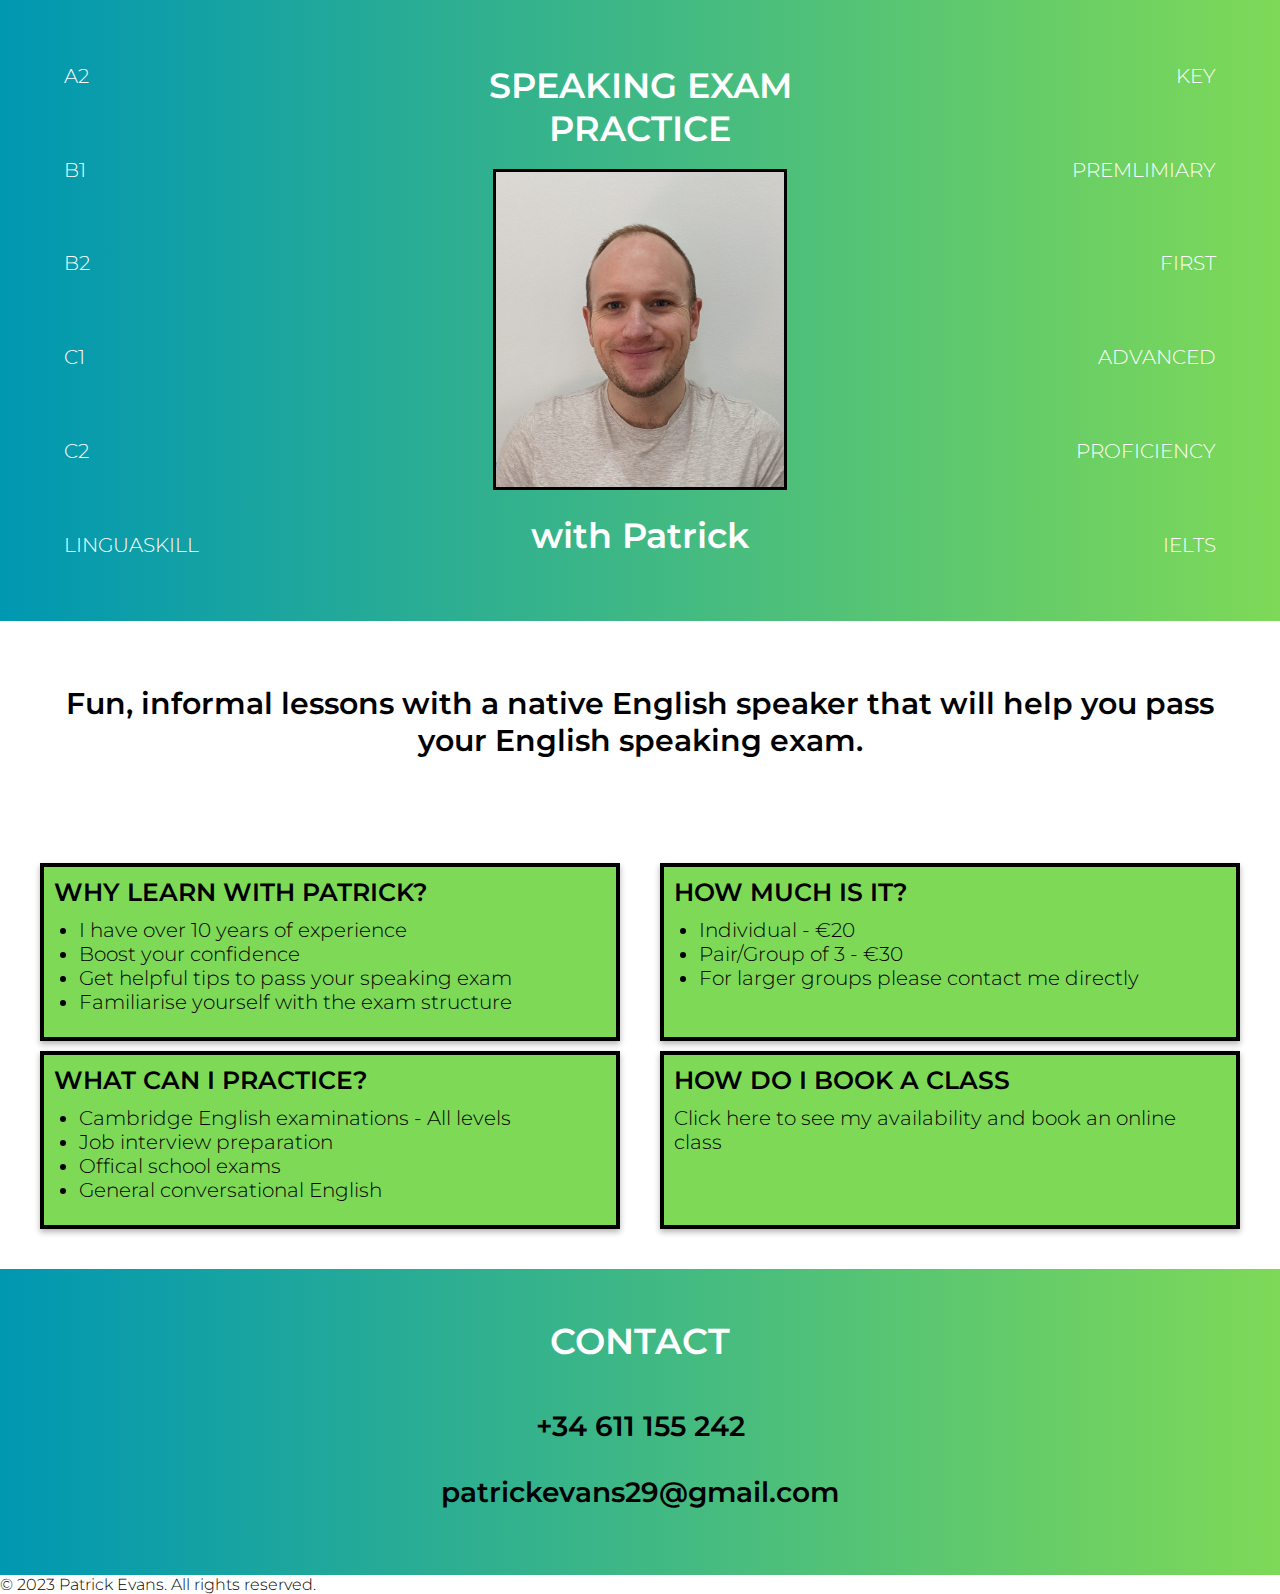
==== index.html @ 072dc9f4 "fix path image" ====
<!DOCTYPE html>
<html lang="en">
<head>
    <meta charset="UTF-8">
    <meta http-equiv="X-UA-Compatible" content="IE=edge">
    <meta name="viewport" content="width=device-width, initial-scale=1.0">
    <title>Patrick Evans Home</title>
    <link rel="stylesheet" href="./resources/CSS/index.css">
</head>
<body>
    <!--banner section-->
    <div class="banner">
      <div class="banner_left">
        <ul>
          <li>A2</li>
          <li>B1</li>
          <li>B2</li>
          <li>C1</li>
          <li>C2</li>
          <li>LINGUASKILL</li>
        </ul>
      </div>
      <div class="banner_centre">
        <h1>SPEAKING EXAM PRACTICE</h1>
        <img src="resources/images/WhatsApp Image 2022-12-05 at 16.19.58.jpeg">
        <h3>with Patrick</h3>
      </div>
      <div class="banner_right">
        <ul>
          <li>KEY</li>
          <li>PREMLIMIARY</li>
          <li>FIRST</li>
          <li>ADVANCED</li>
          <li>PROFICIENCY</li>
          <li>IELTS</li>
        </ul>
      </div>
    </div>

    <!--quote section-->
    <div class="quote">
      <p>Fun, informal lessons with a native English speaker that will help you pass your English speaking exam.</p>
    </div>
    

    <!--services section-->
    <div class="services">
        <div class="container">
          <div class="column">
            <div class="box">
              <h3>WHY LEARN WITH PATRICK?</h3>
              <ul>
                <li>I have over 10 years of experience</li>
                <li>Boost your confidence</li>
                <li>Get helpful tips to pass your speaking exam</li>
                <li>Familiarise yourself with the exam structure</li>
              </ul>
            </div>
            <div class="box">
              <h3>WHAT CAN I PRACTICE?</h3>
              
              <ul>
                <li>Cambridge English examinations - All levels</li>
                <li>Job interview preparation</li>
                <li>Offical school exams</li>
                <li>General conversational English</li>
              </ul>
            </div>
          </div>
          <div class="column">
            <div class="box">
              <h3>HOW MUCH IS IT?</h3>
              
              <ul>
                <li>Individual - €20</li>
                <li>Pair/Group of 3 - €30</li>
                <li>For larger groups please contact me directly</li>
              </ul>
            </div>
            <a href="/Users/patrickevans29/Documents/pj_coding/HTML_CSS_Codacademy/patrick_evans_speaking/booking.html">
              <div class="box">
                <h3>HOW DO I BOOK A CLASS</h3>
            
                <p>Click here to see my availability and book an online class</p>
              </div>
            </a>
          </div>
        </div>
    </div>

    <!--contact section-->
      <div class="container2">
        <h2>CONTACT</h2>
        <div class="contact-info">
          <div class="whatsapp">
            <a href="https://wa.me/34611155242" target="_blank">
              <i class="fab fa-whatsapp"></i>
              <span>+34 611 155 242</span>
            </a>
          </div>
          <div class="email">
            <a href="mailto:patrickevans29@gmail.com">
              <i class="far fa-envelope"></i>
              <span>patrickevans29@gmail.com</span>
            </a>
          </div>
        </div>
      </div>
</body>
<footer>
  <p>&copy; 2023 Patrick Evans. All rights reserved.</p>
</footer>
</html>
---- resources/CSS/index.css ----
@font-face {
  font-family: 'Montserrat';
  src: url('/resources/CSS/Montserrat/static/Montserrat-Regular.ttf') format('truetype');
  font-weight: normal;
  font-style: normal;
}

@font-face {
  font-family: 'Montserrat';
  src: url('/resources/CSS/Montserrat/static/Montserrat-Light.ttf') format('truetype');
  font-weight: light;
  font-style: normal;
}

@font-face {
  font-family: 'Montserrat';
  src: url('/resources/CSS/Montserrat/static/Montserrat-SemiBold.ttf') format('truetype');
  font-weight: bold;
  font-style: normal;
}

* {
    font-family: 'Montserrat', sans-serif;
    margin: 0;
    padding: 0;
  }
  
.banner {
  background: linear-gradient(to right, #0097B2, #7ED957);
  color: white;
  margin-bottom: 0;
  padding: 5%;
  height: auto;
  display: flex;
  width: auto;
  align-items: stretch;
}  

  .banner h1 {
    font-size: 2.1875rem;
    font-weight: bold;
    text-decoration: wavy;
  }

  .banner h3 {
    font-size: 2.1875rem;
    font-weight: bold;
  }

  .banner_left {
    justify-content: flex-start;
    font-size: 1.25rem;
    color: white;
    font-weight: light;
    width: 33.333%;
    height: auto;
    flex: 1;
  }

  .banner_centre {
    text-align: center;
    align-items: center;
    justify-content: center;
    width: 33.333%;
    height: auto;
    flex: 1;
}

  .banner_right {
    justify-content: flex-end;
    text-align: end;
    font-size: 1.25rem;
    color: white;
    font-weight: light;
    width: 33.333%;
    height: auto;
    flex: 1;
  }

  .banner img {
    width: 75%;
    border: 0.1875rem solid black;
    margin: 5%;
    justify-content: center;
  }

  .banner_left ul, 
  .banner_right ul {
  list-style-type: none;
  padding: 0%;
  margin: 0%;
  font-size: 1.8750;
  display: flex;
  flex-direction: column;
  justify-content: space-between;
  align-items: stretch;
  height: 100%;
}

.quote {
  padding: 5%;
  text-align: center;
}

.quote p {
  font-size: 1.875rem;
  font-weight: bold;
}
  
.services {
  padding: 1.25rem;
  margin-top: 0;
  background-color: white;
  color: black;
}

.services h3 {
  font-size: 1.5625rem;
  font-weight: bold;
}
  
.services ul {
  margin: 0;
  list-style-type: disc;
  margin-left: 1.5625rem;
  font-size: 1.25rem;
}

.container {
  display: flex;
  flex-wrap: wrap;
}

.column {
  flex: 50%;
  padding: 0.625rem;
  box-sizing: border-box;
}

.box {
  background-color: #7ED957;
  padding: 0.625rem;
  margin: 0.625rem;
  align-items: center;
  height: 9.375rem;
  color: black;
  border: 0.25rem solid black;
  box-shadow: 0rem 0.1875rem 0.375rem rgba(0, 0, 0, 0.3);
}

.box h3 {
  padding-bottom: 2%;
}

a {
  color: black;
  text-decoration: none;
  font-size: 1.25rem;
}

.box:hover {
  transform: translateY(-3.125rem);
  transform: scale(1.1);
}

.container2 {
  background: linear-gradient(to right, #0097B2, #7ED957);
  padding: 3.125rem 0;
  color: white;
  margin: 0;
  text-align: center;
}

.container2 h2 {
  font-size: 2.25rem;
  margin-bottom: 1.875rem;
}

.contact-info {
  display: flex;
  justify-content: center;
  flex-direction: column;
  align-items: center;
  flex-wrap: wrap;
}

.whatsapp, .email {
  margin: 0;
  color: #333;
  padding: 1rem;
}
.whatsapp a{
  font-size: 100%;
  text-decoration: none;
}
.email a {
  text-decoration: none;
}

span {
  font-size: 1.75rem;
  font-weight: bold;
}

@media only screen and (max-width: 800px) {
  * {
    font-family: 'Montserrat', sans-serif;
    margin: 0;
    padding: 0;
  }

  .banner {
  background: linear-gradient(to right, #0097B2, #7ED957);
  color: white;
  margin-bottom: 0;
  padding: 5%;
  height: auto;
  display: flex;
  width: auto;
  align-items: stretch;
  }  

  .banner h1 {
    font-size: 2.1875rem;
    font-weight: bold;
    text-decoration: wavy;
  }

  .banner h3 {
    font-size: 2.1875rem;
    font-weight: bold;
  }

  .banner_left {
    display: none;
  }

  .banner_centre {
    text-align: center;
    align-items: center;
    justify-content: center;
    width: 33.333%;
    height: auto;
    flex: 1;
  }

  .banner_right {
    display: none;
  }

  .banner img {
    width: 75%;
    border: 0.1875rem solid black;
    margin: 5%;
    justify-content: center;
  }

  .banner_left ul, 
  .banner_right ul {
  list-style-type: none;
  padding: 0%;
  margin: 0%;
  font-size: 1.8750;
  display: flex;
  flex-direction: column;
  justify-content: space-between;
  align-items: stretch;
  height: 100%;
  }

  .quote {
  padding: 5%;
  text-align: center;
  }

  .quote p {
  font-size: 100%;
  font-weight: bold;
  }

  .services {
    padding: 0;
  }

  .services h3 {
  font-size: 100%;
  font-weight: bold;
  }

  .services ul {
  margin: 0;
  list-style-type: disc;
  margin-left: 1.5625rem;
  font-size: 100%;
  }

  .container {
  display: inline-block;
  min-height: auto;
  }

  .column {
  flex: 50%;
  padding: 0;
  }

  .box {
  margin: 0;
  margin-bottom: 2%;
  }

  a {
  color: black;
  text-decoration: none;
  font-size: 1.25rem;
  }

  .container2 {
    background: linear-gradient(to right, #0097B2, #7ED957);
    padding: 3.125rem 0;
    color: white;
    margin: 0;
    text-align: center;
  }
  
  .container2 h2 {
    font-size: 2.25rem;
    margin-bottom: 1.875rem;
  }
  
  .contact-info {
    display: flex;
    justify-content: center;
    flex-direction: column;
    align-items: center;
    flex-wrap: wrap;
  }
  
  .whatsapp, .email {
    margin: 0;
    color: #333;
    padding: 0.5rem;
  }
  .whatsapp a{
    text-decoration: none;
  }

  .email a {
    text-decoration: none;
  }
  
  span {
    font-size: 100%;
    font-weight: bold;
  }
}
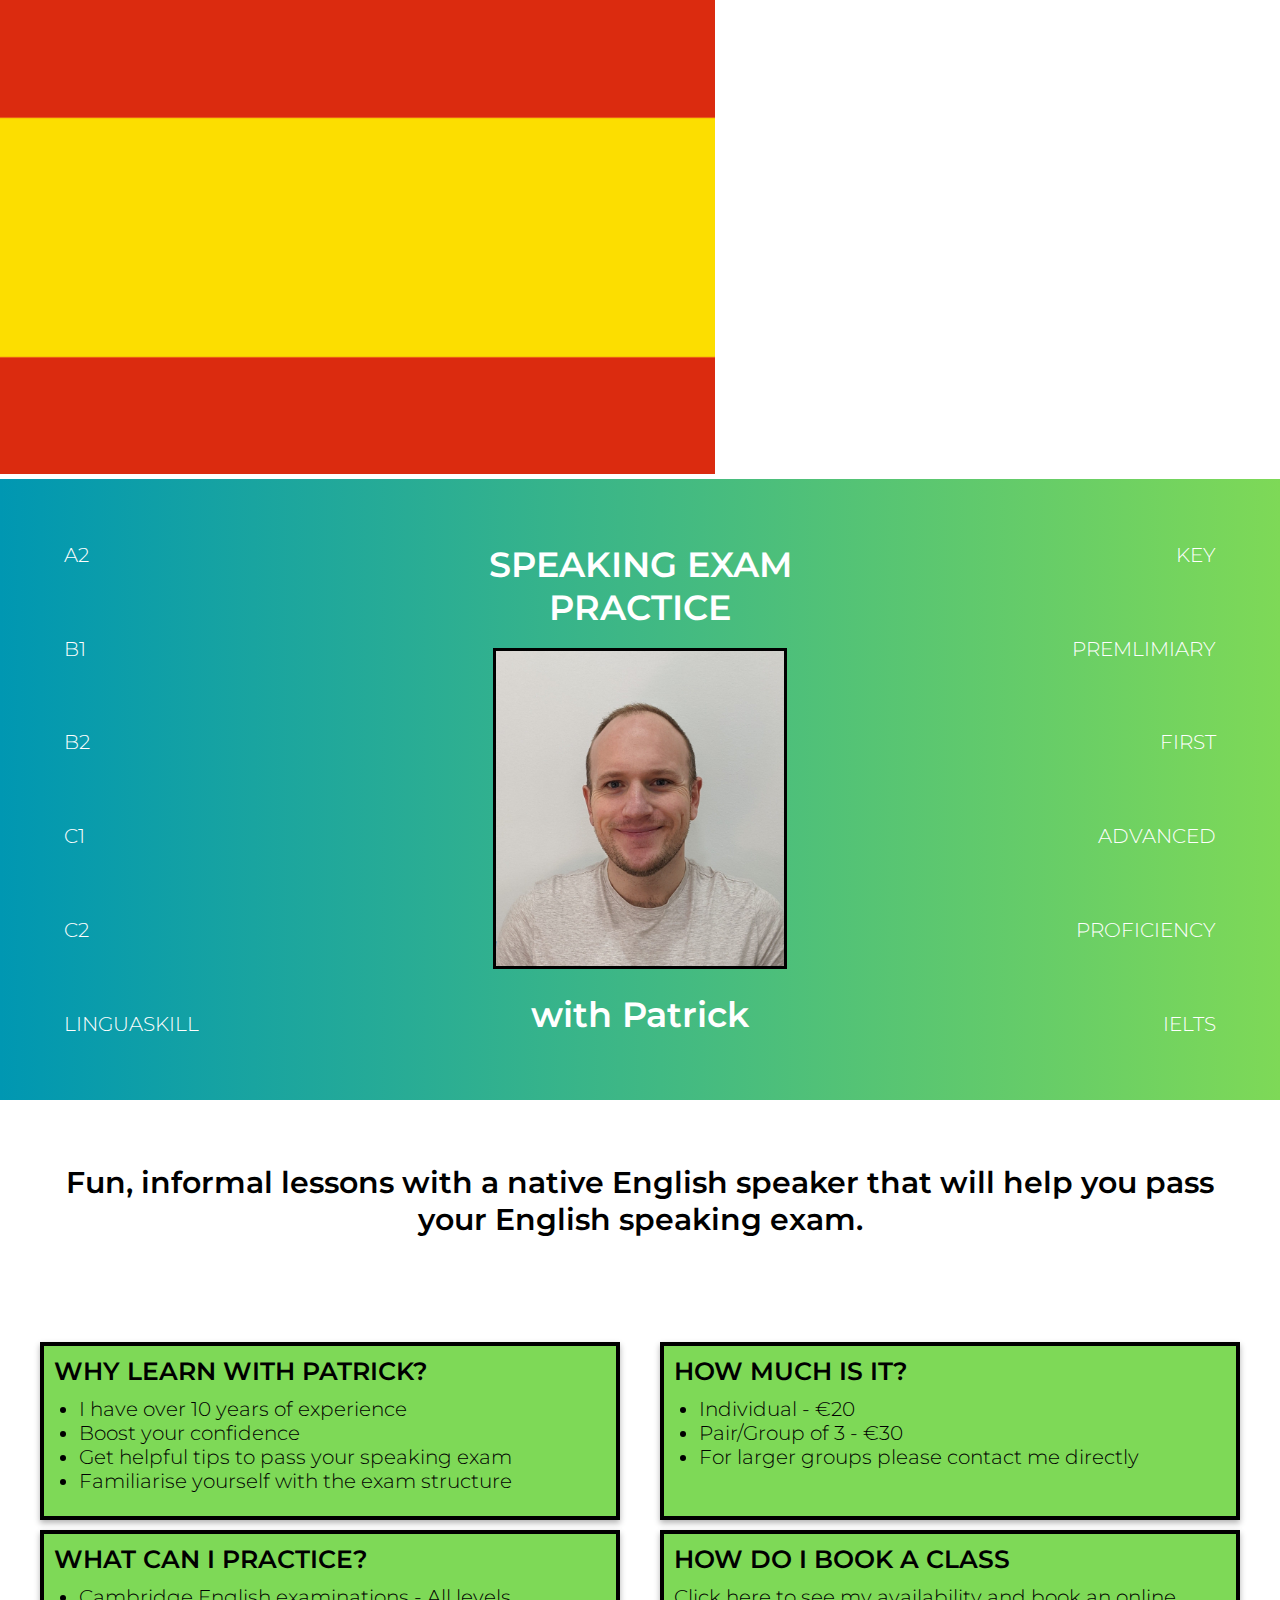
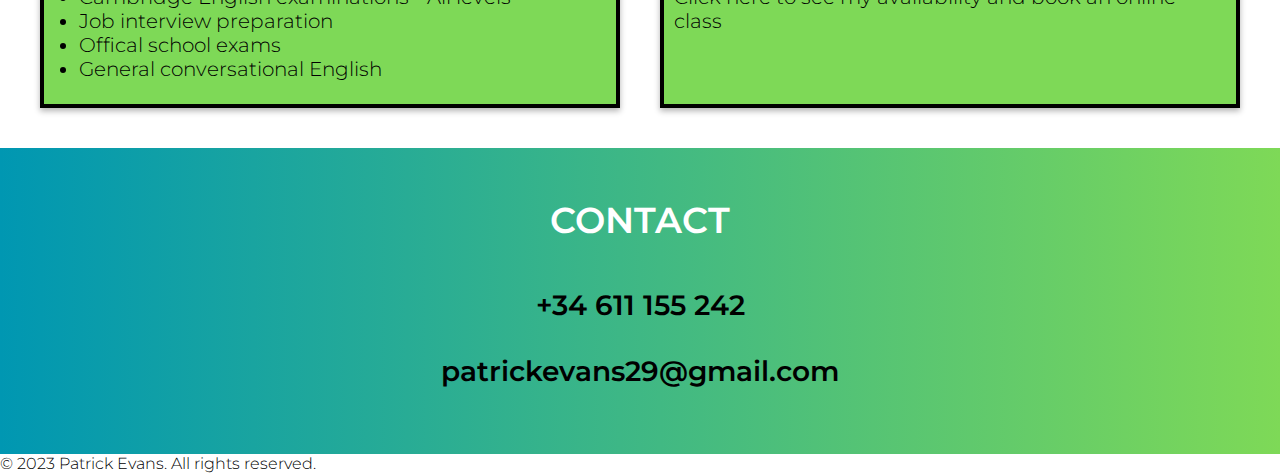
==== commit f5ddd8fc: "update link to spanish" ====
--- a/index.html
+++ b/index.html
@@ -6,8 +6,21 @@
     <meta name="viewport" content="width=device-width, initial-scale=1.0">
     <title>Patrick Evans Home</title>
     <link rel="stylesheet" href="./resources/CSS/index.css">
+    <!-- Google tag (gtag.js) -->
+    <script async src="https://www.googletagmanager.com/gtag/js?id=AW-967712425"></script>
+    <script>
+    window.dataLayer = window.dataLayer || [];
+    function gtag(){dataLayer.push(arguments);}
+    gtag('js', new Date());
+    gtag('config', 'AW-967712425');
+    </script>
 </head>
 <body>
+  <div class="english-button">
+    <a href="index_spanish.html">
+      <img src="resources/images/spain_flag.png" alt="Spanish" title="Spanish">
+    </a>
+  </div>
     <!--banner section-->
     <div class="banner">
       <div class="banner_left">
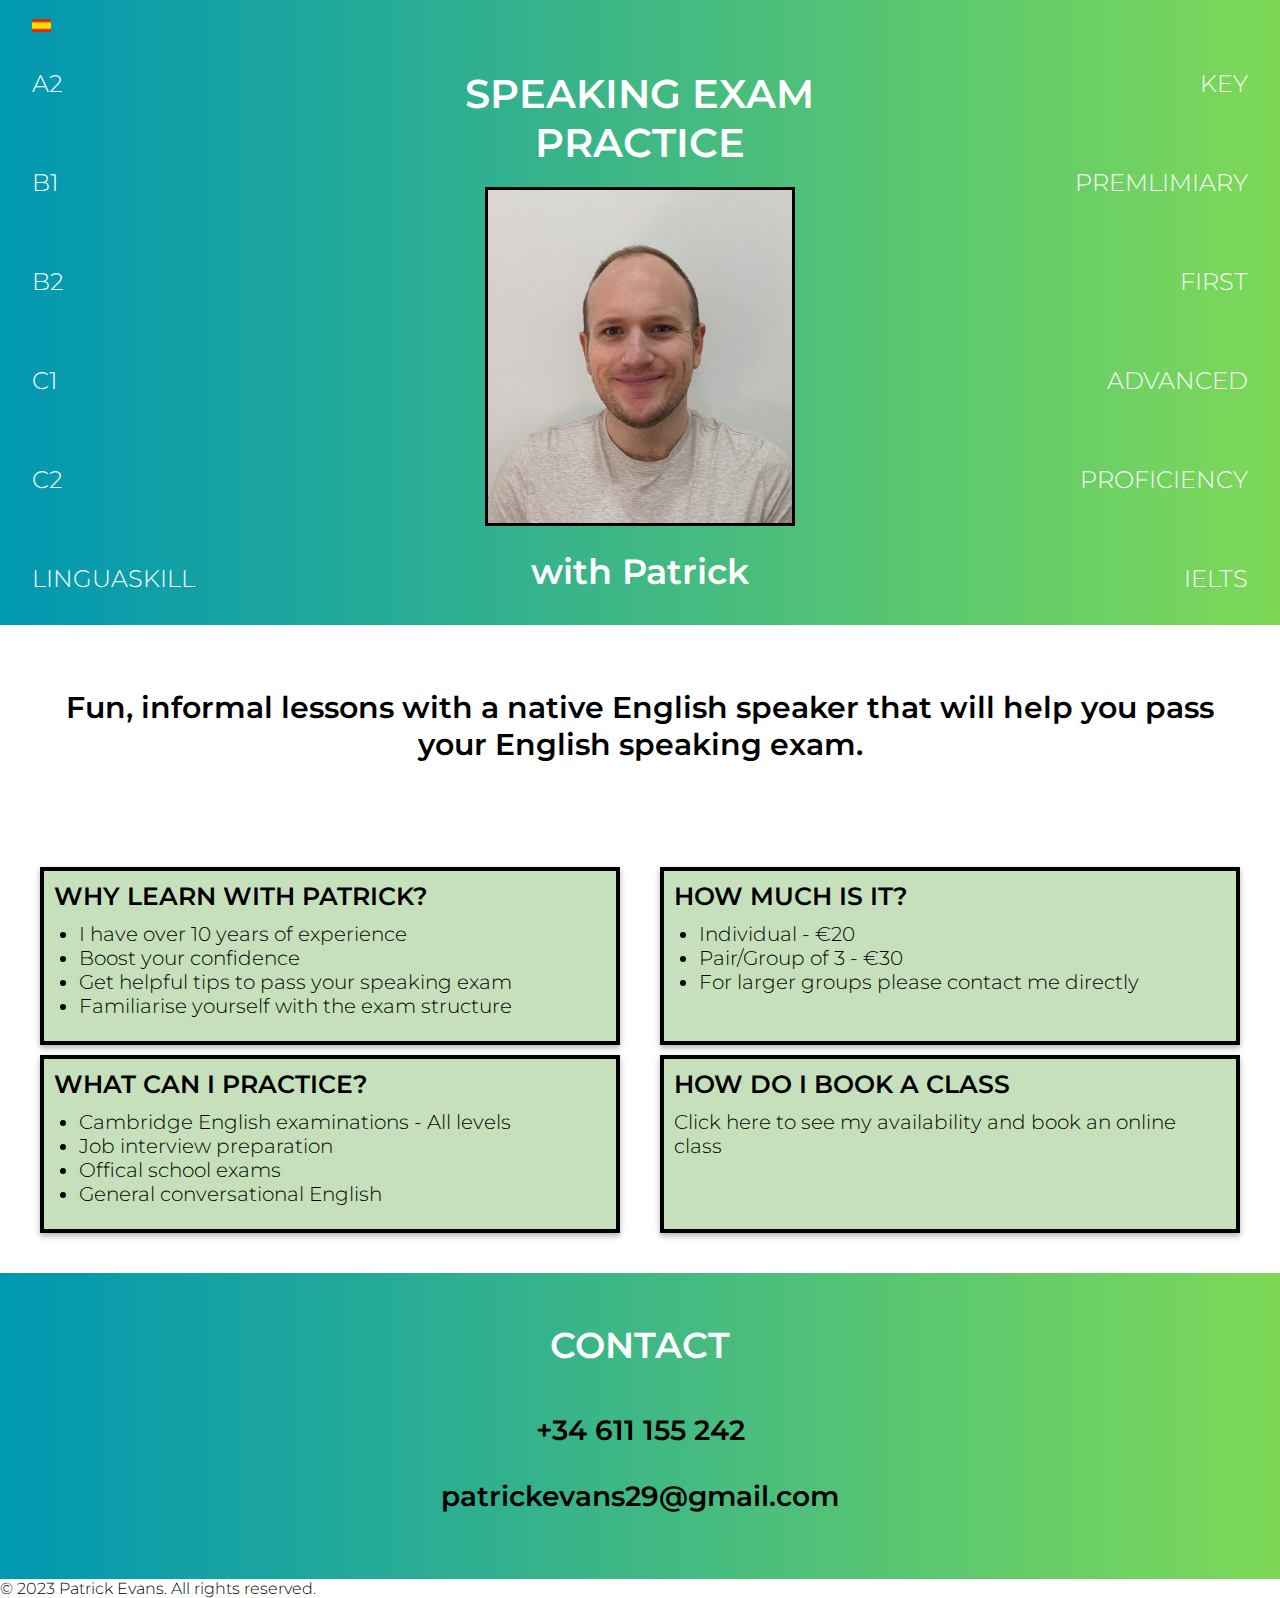
==== commit 94329d86: "change link to booking" ====
--- a/index.html
+++ b/index.html
@@ -90,7 +90,7 @@
                 <li>For larger groups please contact me directly</li>
               </ul>
             </div>
-            <a href="/Users/patrickevans29/Documents/pj_coding/HTML_CSS_Codacademy/patrick_evans_speaking/booking.html">
+            <a href="https://patrickevans29.github.io/patrick_evans_speaking/booking.html">
               <div class="box">
                 <h3>HOW DO I BOOK A CLASS</h3>
             
--- a/resources/CSS/index.css
+++ b/resources/CSS/index.css
@@ -24,12 +24,22 @@
     margin: 0;
     padding: 0;
   }
-  
+
+.english-button {
+  background: linear-gradient(to right, #0097B2, #7ED957);
+  padding-left: 2.5%;
+  padding-top: 1%;
+}
+
+.english-button img {
+  width: 1.5%;
+}
+
 .banner {
   background: linear-gradient(to right, #0097B2, #7ED957);
   color: white;
   margin-bottom: 0;
-  padding: 5%;
+  padding: 2.5%;
   height: auto;
   display: flex;
   width: auto;
@@ -37,7 +47,7 @@
 }  
 
   .banner h1 {
-    font-size: 2.1875rem;
+    font-size: 2.5rem;
     font-weight: bold;
     text-decoration: wavy;
   }
@@ -46,10 +56,10 @@
     font-size: 2.1875rem;
     font-weight: bold;
   }
-
+  
   .banner_left {
     justify-content: flex-start;
-    font-size: 1.25rem;
+    font-size: 1.5rem;
     color: white;
     font-weight: light;
     width: 33.333%;
@@ -69,7 +79,7 @@
   .banner_right {
     justify-content: flex-end;
     text-align: end;
-    font-size: 1.25rem;
+    font-size: 1.5rem;
     color: white;
     font-weight: light;
     width: 33.333%;
@@ -138,7 +148,7 @@
 }
 
 .box {
-  background-color: #7ED957;
+  background-color: #c5e0ba;
   padding: 0.625rem;
   margin: 0.625rem;
   align-items: center;
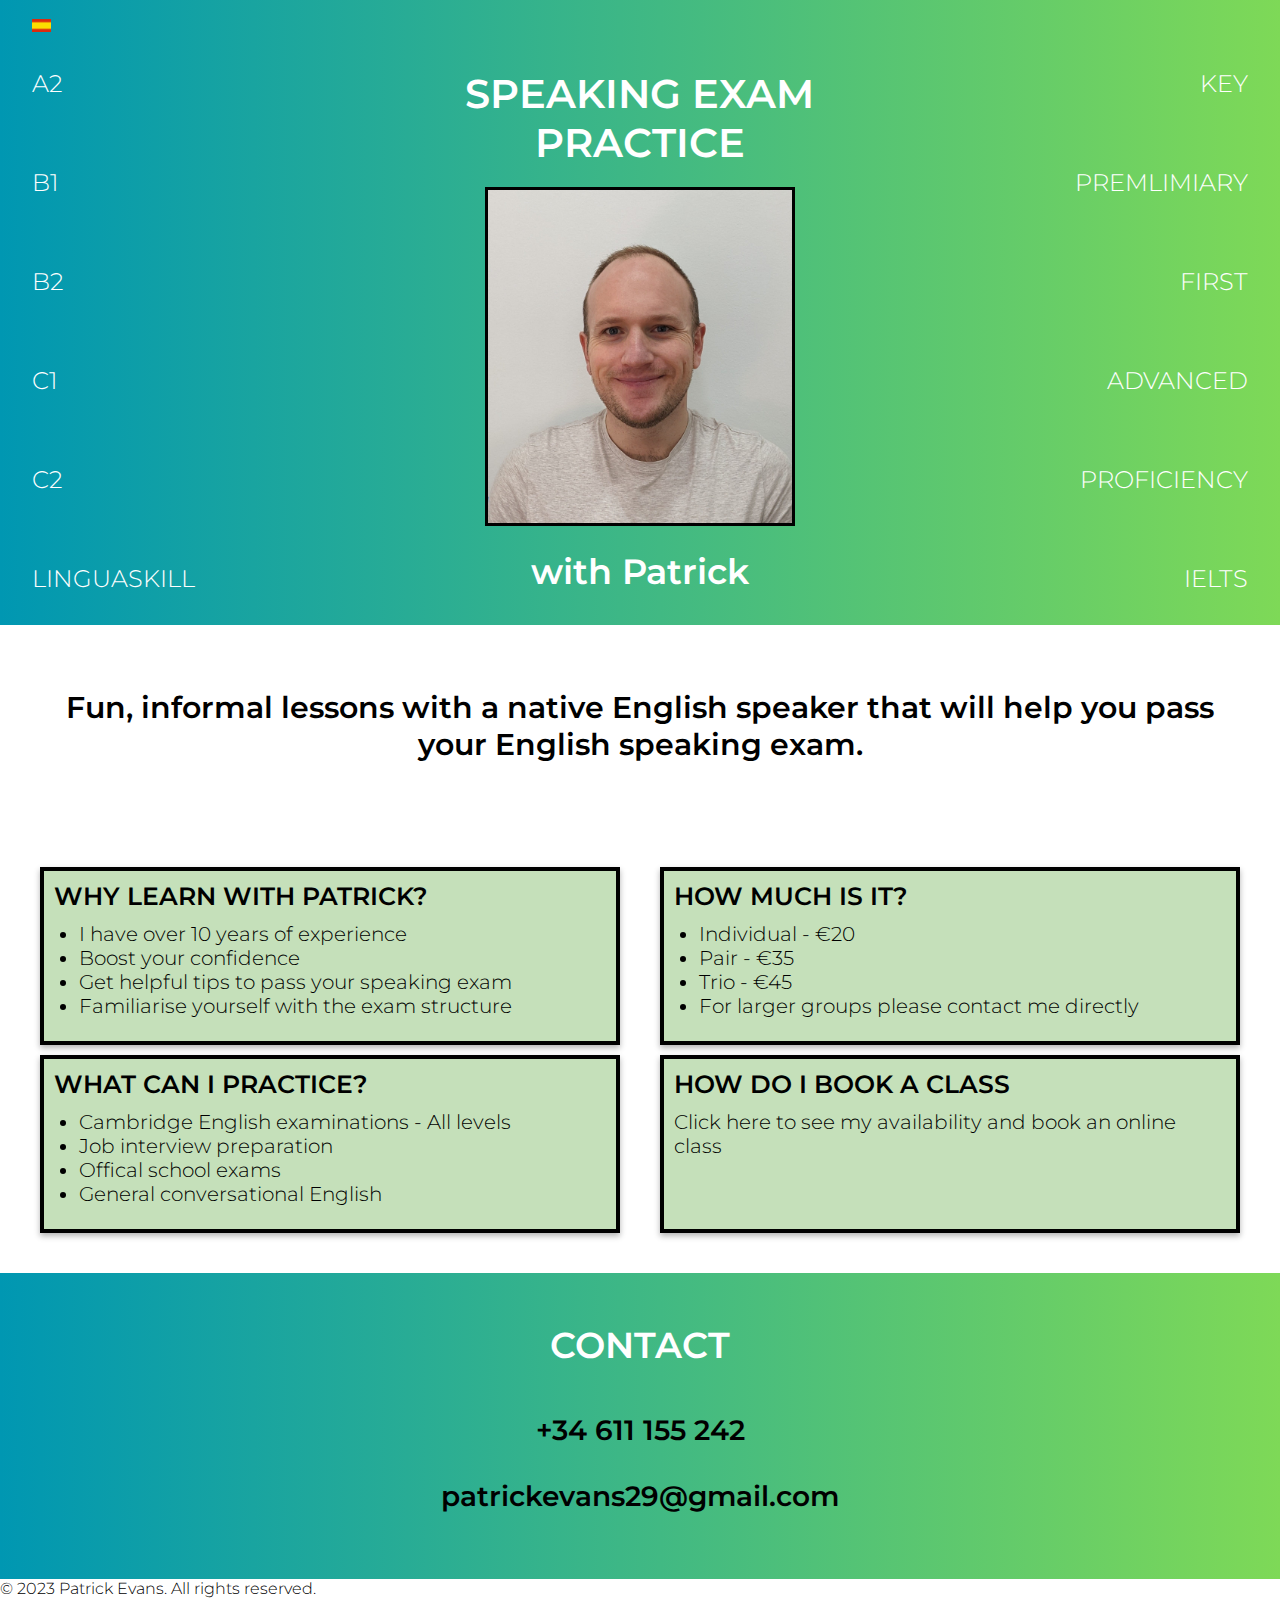
==== commit ad82a53a: "Update index.html" ====
--- a/index.html
+++ b/index.html
@@ -86,7 +86,8 @@
               
               <ul>
                 <li>Individual - €20</li>
-                <li>Pair/Group of 3 - €30</li>
+                <li>Pair - €35</li>
+                <li>Trio - €45</li>
                 <li>For larger groups please contact me directly</li>
               </ul>
             </div>
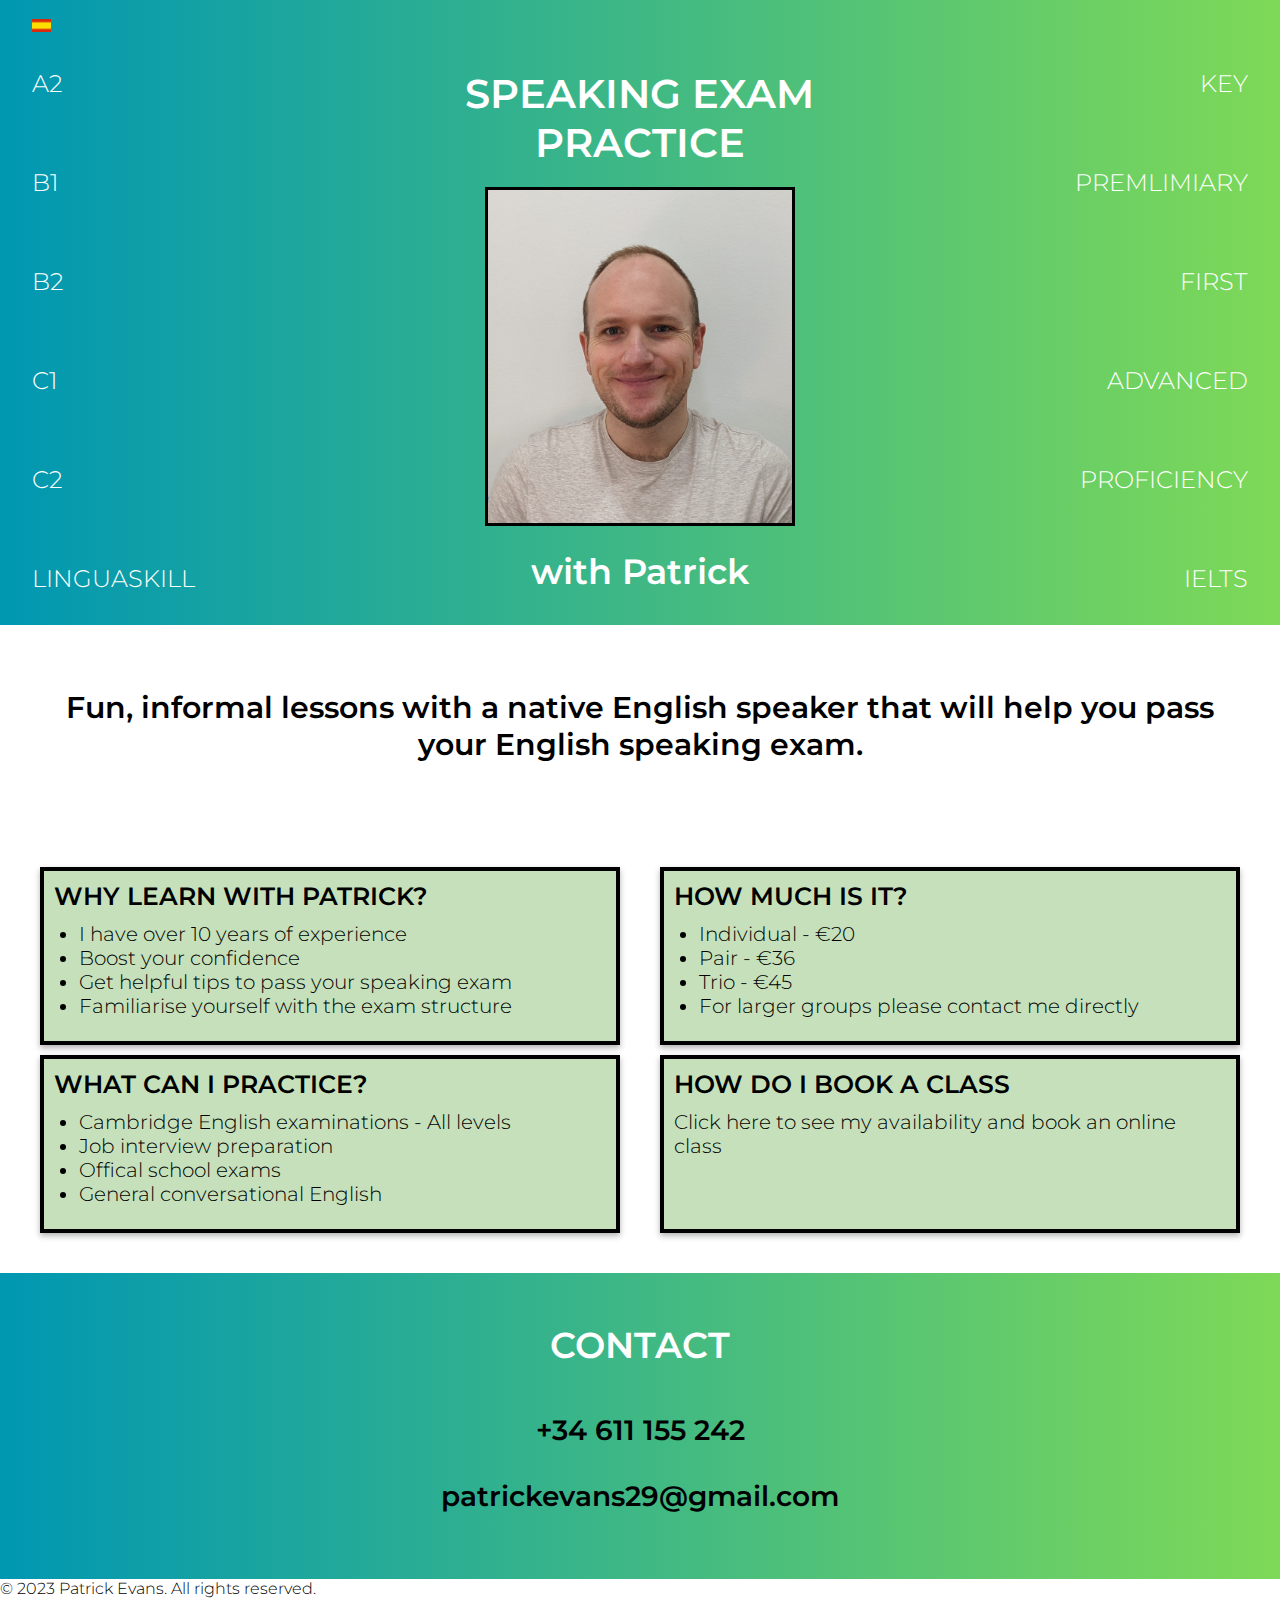
==== commit 896211b7: "Update index.html" ====
--- a/index.html
+++ b/index.html
@@ -86,7 +86,7 @@
               
               <ul>
                 <li>Individual - €20</li>
-                <li>Pair - €35</li>
+                <li>Pair - €36</li>
                 <li>Trio - €45</li>
                 <li>For larger groups please contact me directly</li>
               </ul>
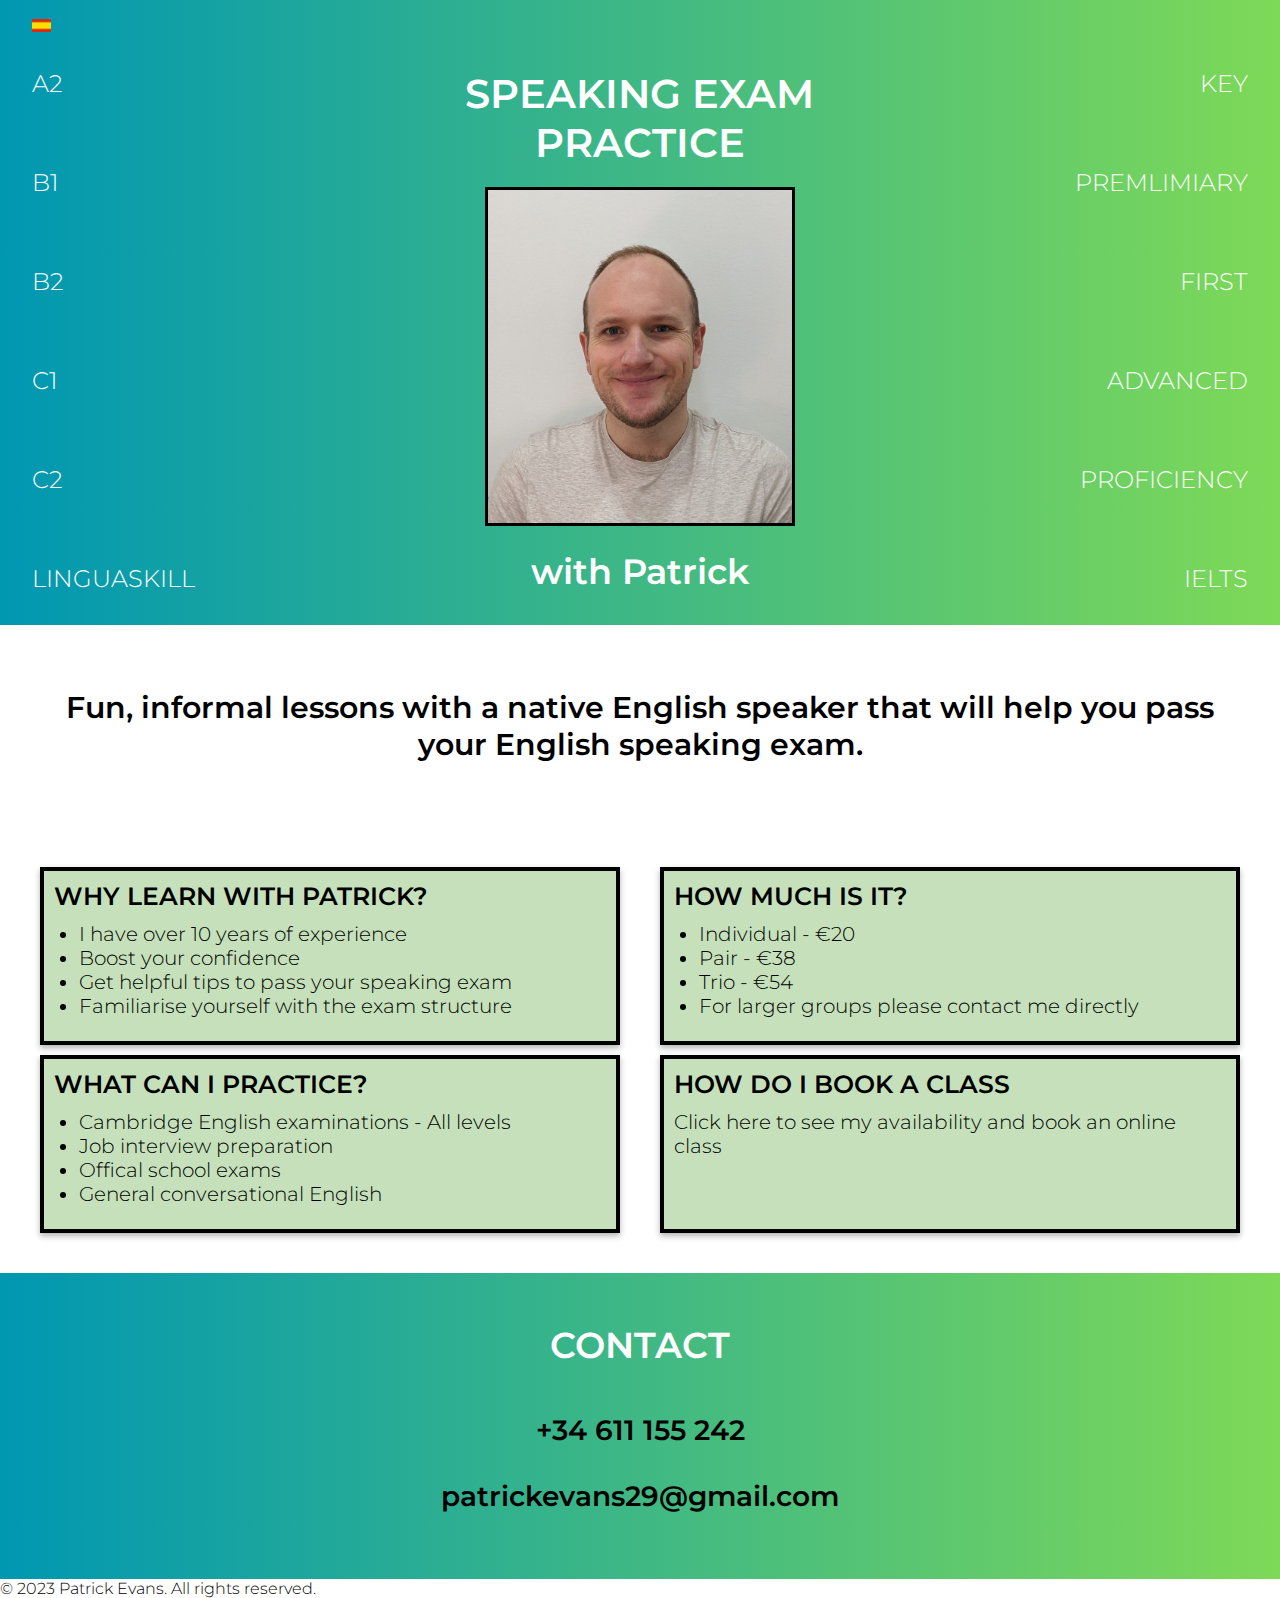
==== commit cc6afe2f: "Update index.html" ====
--- a/index.html
+++ b/index.html
@@ -86,8 +86,8 @@
               
               <ul>
                 <li>Individual - €20</li>
-                <li>Pair - €36</li>
-                <li>Trio - €45</li>
+                <li>Pair - €38</li>
+                <li>Trio - €54</li>
                 <li>For larger groups please contact me directly</li>
               </ul>
             </div>
